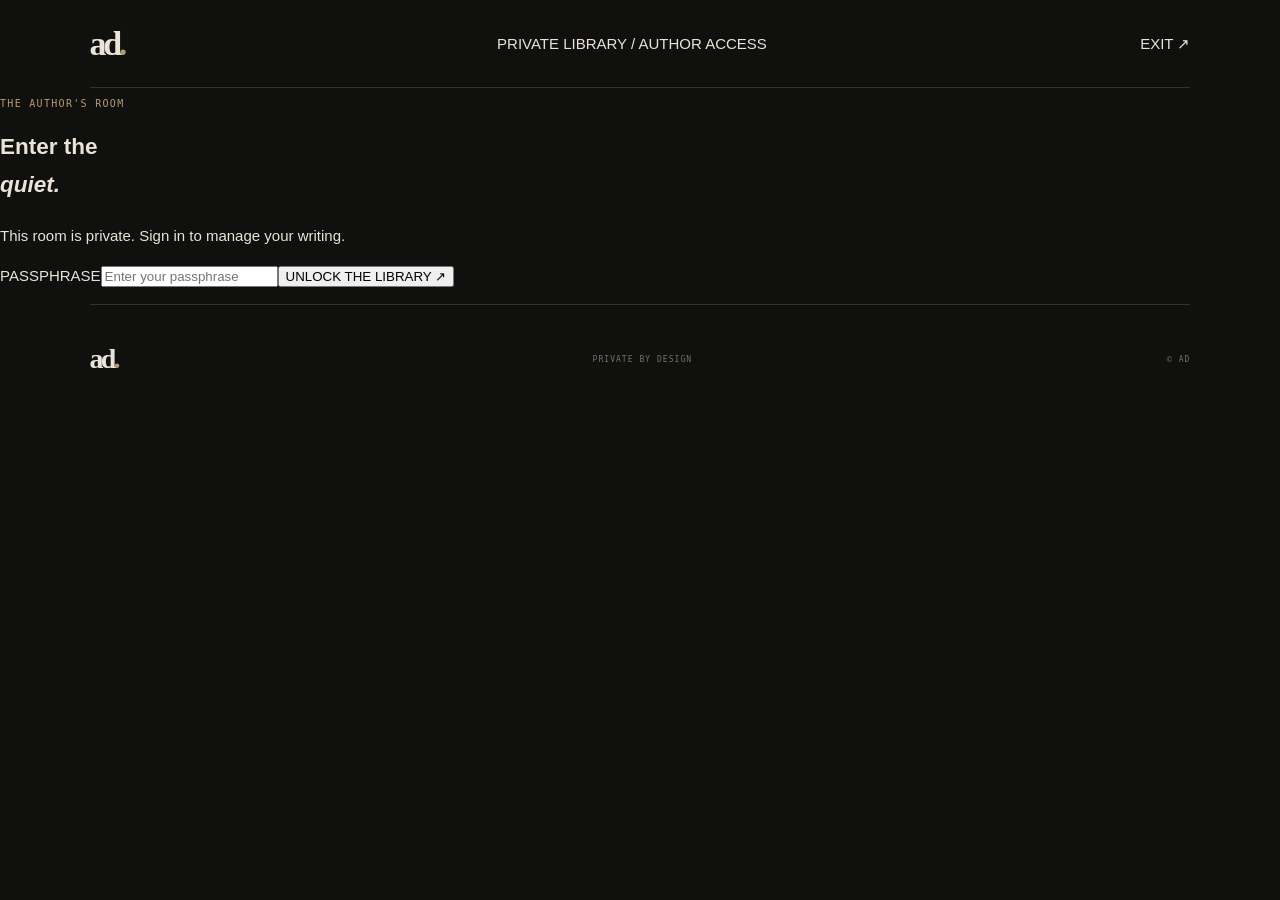
==== admin/index.html @ 5ddde7ec "Build private author library interface" ====
<!doctype html><html lang="en"><head><meta charset="utf-8"><meta name="viewport" content="width=device-width,initial-scale=1"><meta name="robots" content="noindex,nofollow"><meta name="theme-color" content="#10100f"><title>Private Library — Ad</title><link rel="stylesheet" href="../css/styles.css"><link rel="stylesheet" href="../css/admin.css"><script src="../js/admin.js" defer></script></head><body><header class="header"><a class="brand" href="../index.html">ad<span>.</span></a><span class="admin-label">PRIVATE LIBRARY / AUTHOR ACCESS</span><a class="back-link" href="../index.html">EXIT ↗</a></header><main class="admin-wrap"><section id="login-panel" class="login-panel"><p class="micro">THE AUTHOR'S ROOM</p><h1>Enter the<br><i>quiet.</i></h1><p class="admin-copy">This room is private. Sign in to manage your writing.</p><form id="login-form"><label for="password">PASSPHRASE</label><input id="password" type="password" autocomplete="current-password" required maxlength="256" placeholder="Enter your passphrase"><button class="admin-button" type="submit">UNLOCK THE LIBRARY ↗</button><p id="login-error" class="notice" role="alert"></p></form></section><section id="workspace" hidden><div class="workspace-head"><div><p class="micro">THE AUTHOR'S ROOM</p><h1>Your <i>library.</i></h1></div><button id="logout" class="quiet-button">LOCK & EXIT ↗</button></div><div class="workspace-grid"><aside class="draft-list"><button id="new-entry" class="admin-button">+ NEW PIECE</button><h2>YOUR WRITING</h2><div id="entries-list"></div></aside><form id="editor" class="editor"><input type="hidden" id="entry-id"><label for="title">TITLE</label><input id="title" maxlength="180" required><label for="subtitle">SUBTITLE (OPTIONAL)</label><input id="subtitle" maxlength="240"><div class="two-fields"><div><label for="category">ROOM</label><select id="category"><option value="poetry">Poetry</option><option value="fiction">Fiction</option><option value="essays">Essays & ideas</option><option value="fragments">Fragments</option></select></div><div><label for="date">DATE</label><input id="date" type="date"></div></div><label for="excerpt">SHORT DESCRIPTION</label><input id="excerpt" maxlength="500"><label for="tags">TAGS</label><input id="tags" placeholder="memory, winter, solitude"><label for="body">THE WRITING</label><textarea id="body" maxlength="50000" rows="18" required></textarea><div class="editor-actions"><label class="publish-check"><input id="published" type="checkbox"> PUBLISH TO PUBLIC ARCHIVE</label><button class="admin-button" type="submit">SAVE PIECE ↗</button><button id="delete-entry" class="quiet-button danger" type="button" hidden>DELETE</button></div><p id="save-notice" class="notice" role="status"></p></form></div></section></main><footer class="footer wrap"><a class="brand" href="../index.html">ad<span>.</span></a><span>PRIVATE BY DESIGN</span><span>© AD</span></footer></body></html>
---- css/styles.css ----
:root{--bg:#10100f;--surface:#191916;--text:#e9e3d8;--muted:#aaa397;--dim:#777166;--line:#35332d;--gold:#b89a70;--gold2:#d3b991;--serif:"Playfair Display",Georgia,serif;--sans:"DM Sans",Arial,sans-serif;--mono:"DM Mono",monospace;--g:clamp(22px,7vw,100px);--max:1320px}*{box-sizing:border-box}html{scroll-behavior:smooth;scroll-padding-top:80px}body{margin:0;background:var(--bg);color:var(--text);font:15px/1.7 var(--sans);-webkit-font-smoothing:antialiased}a{color:inherit;text-decoration:none}::selection{background:var(--gold2);color:var(--bg)}.wrap,.header{width:min(calc(100% - 2*var(--g)),var(--max));margin:auto}.skip{position:absolute;top:-50px;left:12px;background:var(--text);color:var(--bg);padding:10px;z-index:10}.skip:focus{top:12px}.header{height:88px;display:flex;align-items:center;justify-content:space-between;border-bottom:1px solid var(--line);position:relative;z-index:4}.brand{font:600 34px/1 var(--serif);letter-spacing:-.1em}.brand span,.dot{color:var(--gold)}nav{display:flex;gap:42px}nav a,.micro,.topline,.bottomline,.num,.shelf-note,.footer,.text-link{font:10px var(--mono);letter-spacing:.13em}nav a{color:var(--muted)}nav a:hover,.text-link:hover{color:var(--gold2)}.menu{display:none}.hero{min-height:760px;display:flex;flex-direction:column;padding-top:25px}.topline,.bottomline{display:flex;justify-content:space-between;color:var(--dim);font-size:9px}.hero-center{margin:auto 0;padding:75px 0}.micro{color:var(--gold);font-size:10px}.hero h1{font:400 clamp(78px,14vw,190px)/.78 var(--serif);letter-spacing:-.075em;margin:32px 0 42px}.hero h1 i,.section-head h2 i,.about h2 i,.closing h2 i{color:var(--gold2);font-weight:400}.hero-foot{display:flex;justify-content:space-between;align-items:end;max-width:820px}.hero-foot p{max-width:340px;color:var(--muted);font-size:14px}.circle{width:92px;height:92px;border:1px solid var(--line);border-radius:50%;display:grid;place-content:center;text-align:center;font:9px var(--mono);letter-spacing:.1em;color:var(--muted);transition:.25s}.circle strong{font:20px var(--sans);color:var(--gold)}.circle:hover{background:var(--gold);color:var(--bg);transform:rotate(-10deg)}.circle:hover strong{color:var(--bg)}.bottomline{border-top:1px solid var(--line);padding:17px 0}.statement{padding:130px 0 145px;border-top:1px solid var(--line);text-align:center}.statement blockquote{font:400 clamp(38px,7vw,88px)/1.15 var(--serif);letter-spacing:-.045em;margin:40px auto 18px}.byline{font:10px var(--mono);letter-spacing:.15em;color:var(--gold)}.statement-note{margin:28px auto 0;color:var(--dim);font:italic 16px var(--serif)}.archive{padding:110px 0 125px;border-top:1px solid var(--line)}.section-head{display:flex;align-items:end;justify-content:space-between;margin-bottom:65px;gap:30px}.section-head h2,.about h2,.closing h2{font:400 clamp(62px,9vw,112px)/.92 var(--serif);letter-spacing:-.07em;margin:25px 0 0}.aside{max-width:220px;color:var(--muted);font-size:13px}.rooms{border-top:1px solid var(--line)}.room{min-height:122px;display:grid;grid-template-columns:70px 1fr 1fr 35px;align-items:center;gap:20px;border-bottom:1px solid var(--line);transition:padding .25s,background .25s}.room:hover{padding:0 18px;background:#ffffff06}.num{color:var(--gold)}.room-title{font:clamp(28px,4vw,48px) var(--serif);letter-spacing:-.04em}.room-desc{font-size:12px;color:var(--dim)}.arrow{font-size:23px;color:var(--gold);text-align:right}.shelf-note{font-size:9px;color:var(--dim);margin-top:24px}.intermission{background:var(--surface);border-block:1px solid var(--line)}.intermission-inner{text-align:center;padding:120px 0}.giant-mark{font:110px/.7 var(--serif);color:var(--gold)}.intermission p{max-width:800px;margin:35px auto;color:var(--muted);font:italic clamp(27px,4.5vw,52px)/1.3 var(--serif)}.about{display:grid;grid-template-columns:.8fr 1.2fr;gap:70px;padding-top:145px;padding-bottom:150px}.about-left{display:flex;flex-direction:column;justify-content:space-between;align-items:start}.seal{width:100px;height:100px;border:1px solid var(--gold);border-radius:50%;display:grid;place-content:center;text-align:center;font:23px var(--serif);color:var(--gold)}.seal span{font-size:13px}.about-right h2{margin:0 0 35px}.about-right p{max-width:540px;color:var(--muted);font-size:14px}.signature{display:block;margin-top:30px;color:var(--gold2);font:italic 25px var(--serif)}.closing{padding:105px 0 115px;border-top:1px solid var(--line)}.closing h2{margin:28px 0}.closing>p:not(.micro){color:var(--muted);max-width:350px;font-size:13px}.text-link{display:inline-block;margin-top:25px;color:var(--gold2)}.footer{min-height:110px;border-top:1px solid var(--line);display:flex;align-items:center;justify-content:space-between;color:var(--dim);font-size:8px}.footer .brand{color:var(--text);font-size:28px}.footer b{font-weight:400}
@media(max-width:700px){:root{--g:22px}.header{height:74px}.menu{display:flex;align-items:center;gap:12px;background:none;border:0;color:var(--muted);font:10px var(--mono);letter-spacing:.1em}.menu b{font-size:15px}nav{display:none;position:absolute;top:73px;left:0;right:0;padding:10px 18px;background:var(--surface);border:1px solid var(--line);flex-direction:column;gap:0}nav.open{display:flex}nav a{padding:15px 0;border-bottom:1px solid var(--line)}nav a:last-child{border:0}.hero{min-height:670px}.hero-center{padding:80px 0}.hero h1{font-size:clamp(68px,16vw,112px)}.topline,.bottomline{font-size:8px}.hero-foot p{max-width:230px;font-size:12px}.circle{width:76px;height:76px}.statement{padding:90px 0 100px}.archive{padding:85px 0 95px}.section-head{display:block;margin-bottom:40px}.aside{margin-top:25px}.room{min-height:105px;grid-template-columns:35px 1fr 25px;gap:12px}.room-title{font-size:clamp(25px,7vw,36px)}.room-desc{grid-column:2;grid-row:2;margin-top:-25px;font-size:10px}.arrow{grid-column:3;grid-row:1/3}.intermission-inner{padding:90px 0}.about{grid-template-columns:1fr;gap:45px;padding:95px 0 105px}.about-left{flex-direction:row;align-items:center}.seal{width:70px;height:70px;font-size:18px}.closing{padding:85px 0}.footer{min-height:125px;flex-wrap:wrap;gap:12px}.footer>*{width:45%}.footer span:nth-child(2),.footer span:last-child{text-align:right}}
@media(prefers-reduced-motion:reduce){html{scroll-behavior:auto}*,*::before,*::after{transition:none!important}}
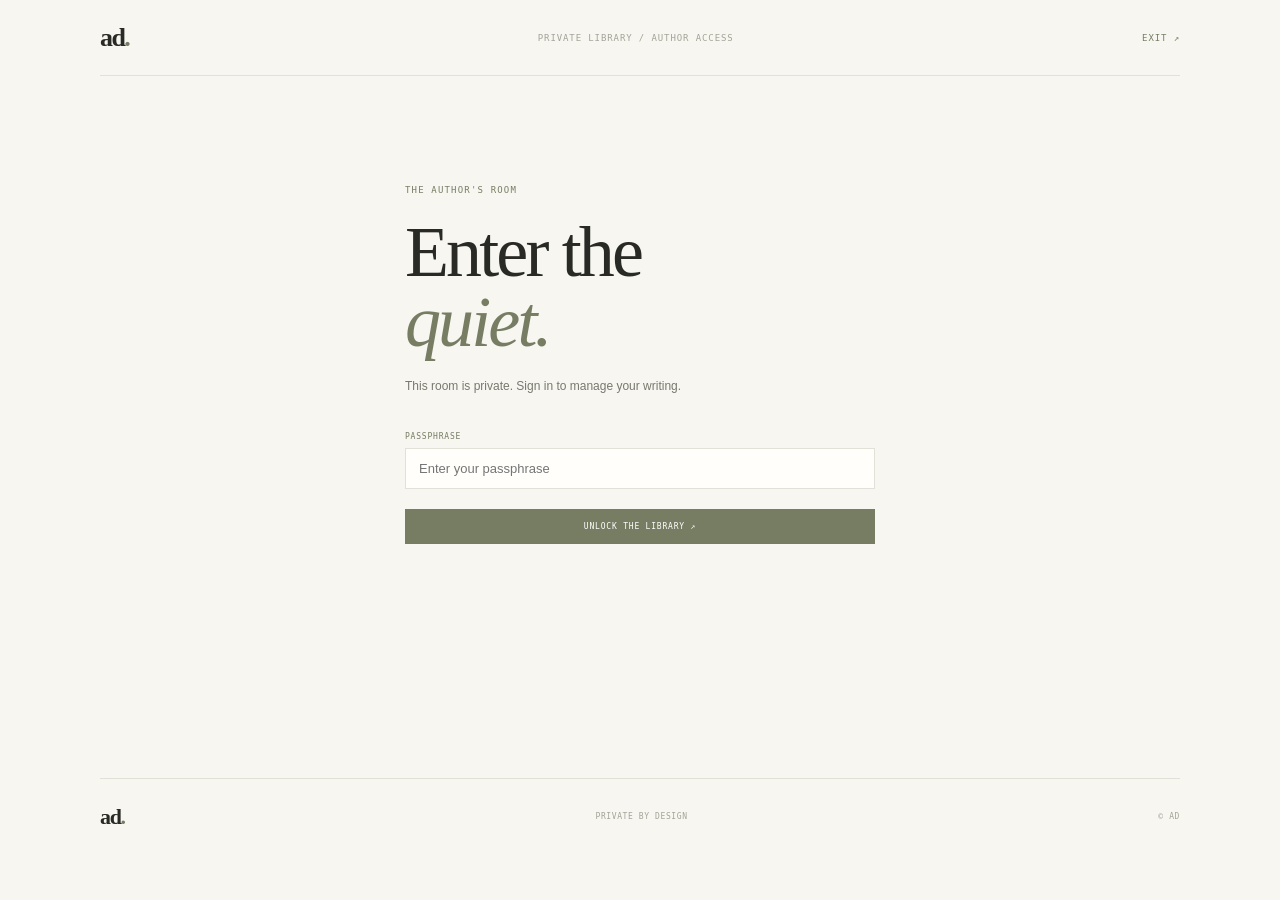
==== commit eb0655d4: "Align page assets and theme metadata with new design" ====
--- a/admin/index.html
+++ b/admin/index.html
@@ -1 +1 @@
-<!doctype html><html lang="en"><head><meta charset="utf-8"><meta name="viewport" content="width=device-width,initial-scale=1"><meta name="robots" content="noindex,nofollow"><meta name="theme-color" content="#10100f"><title>Private Library — Ad</title><link rel="stylesheet" href="../css/styles.css"><link rel="stylesheet" href="../css/admin.css"><script src="../js/admin.js" defer></script></head><body><header class="header"><a class="brand" href="../index.html">ad<span>.</span></a><span class="admin-label">PRIVATE LIBRARY / AUTHOR ACCESS</span><a class="back-link" href="../index.html">EXIT ↗</a></header><main class="admin-wrap"><section id="login-panel" class="login-panel"><p class="micro">THE AUTHOR'S ROOM</p><h1>Enter the<br><i>quiet.</i></h1><p class="admin-copy">This room is private. Sign in to manage your writing.</p><form id="login-form"><label for="password">PASSPHRASE</label><input id="password" type="password" autocomplete="current-password" required maxlength="256" placeholder="Enter your passphrase"><button class="admin-button" type="submit">UNLOCK THE LIBRARY ↗</button><p id="login-error" class="notice" role="alert"></p></form></section><section id="workspace" hidden><div class="workspace-head"><div><p class="micro">THE AUTHOR'S ROOM</p><h1>Your <i>library.</i></h1></div><button id="logout" class="quiet-button">LOCK & EXIT ↗</button></div><div class="workspace-grid"><aside class="draft-list"><button id="new-entry" class="admin-button">+ NEW PIECE</button><h2>YOUR WRITING</h2><div id="entries-list"></div></aside><form id="editor" class="editor"><input type="hidden" id="entry-id"><label for="title">TITLE</label><input id="title" maxlength="180" required><label for="subtitle">SUBTITLE (OPTIONAL)</label><input id="subtitle" maxlength="240"><div class="two-fields"><div><label for="category">ROOM</label><select id="category"><option value="poetry">Poetry</option><option value="fiction">Fiction</option><option value="essays">Essays & ideas</option><option value="fragments">Fragments</option></select></div><div><label for="date">DATE</label><input id="date" type="date"></div></div><label for="excerpt">SHORT DESCRIPTION</label><input id="excerpt" maxlength="500"><label for="tags">TAGS</label><input id="tags" placeholder="memory, winter, solitude"><label for="body">THE WRITING</label><textarea id="body" maxlength="50000" rows="18" required></textarea><div class="editor-actions"><label class="publish-check"><input id="published" type="checkbox"> PUBLISH TO PUBLIC ARCHIVE</label><button class="admin-button" type="submit">SAVE PIECE ↗</button><button id="delete-entry" class="quiet-button danger" type="button" hidden>DELETE</button></div><p id="save-notice" class="notice" role="status"></p></form></div></section></main><footer class="footer wrap"><a class="brand" href="../index.html">ad<span>.</span></a><span>PRIVATE BY DESIGN</span><span>© AD</span></footer></body></html>+<!doctype html><html lang="en"><head><meta charset="utf-8"><meta name="viewport" content="width=device-width,initial-scale=1"><meta name="robots" content="noindex,nofollow"><meta name="theme-color" content="#f7f6f1"><title>Private Library — Ad</title><link rel="stylesheet" href="../css/styles.css?v=20261031b"><link rel="stylesheet" href="../css/admin.css?v=20261031b"><script src="../js/admin.js" defer></script></head><body><header class="header"><a class="brand" href="../index.html">ad<span>.</span></a><span class="admin-label">PRIVATE LIBRARY / AUTHOR ACCESS</span><a class="back-link" href="../index.html">EXIT ↗</a></header><main class="admin-wrap"><section id="login-panel" class="login-panel"><p class="micro">THE AUTHOR'S ROOM</p><h1>Enter the<br><i>quiet.</i></h1><p class="admin-copy">This room is private. Sign in to manage your writing.</p><form id="login-form"><label for="password">PASSPHRASE</label><input id="password" type="password" autocomplete="current-password" required maxlength="256" placeholder="Enter your passphrase"><button class="admin-button" type="submit">UNLOCK THE LIBRARY ↗</button><p id="login-error" class="notice" role="alert"></p></form></section><section id="workspace" hidden><div class="workspace-head"><div><p class="micro">THE AUTHOR'S ROOM</p><h1>Your <i>library.</i></h1></div><button id="logout" class="quiet-button">LOCK & EXIT ↗</button></div><div class="workspace-grid"><aside class="draft-list"><button id="new-entry" class="admin-button">+ NEW PIECE</button><h2>YOUR WRITING</h2><div id="entries-list"></div></aside><form id="editor" class="editor"><input type="hidden" id="entry-id"><label for="title">TITLE</label><input id="title" maxlength="180" required><label for="subtitle">SUBTITLE (OPTIONAL)</label><input id="subtitle" maxlength="240"><div class="two-fields"><div><label for="category">ROOM</label><select id="category"><option value="poetry">Poetry</option><option value="fiction">Fiction</option><option value="essays">Essays & ideas</option><option value="fragments">Fragments</option></select></div><div><label for="date">DATE</label><input id="date" type="date"></div></div><label for="excerpt">SHORT DESCRIPTION</label><input id="excerpt" maxlength="500"><label for="tags">TAGS</label><input id="tags" placeholder="memory, winter, solitude"><label for="body">THE WRITING</label><textarea id="body" maxlength="50000" rows="18" required></textarea><div class="editor-actions"><label class="publish-check"><input id="published" type="checkbox"> PUBLISH TO PUBLIC ARCHIVE</label><button class="admin-button" type="submit">SAVE PIECE ↗</button><button id="delete-entry" class="quiet-button danger" type="button" hidden>DELETE</button></div><p id="save-notice" class="notice" role="status"></p></form></div></section></main><footer class="footer wrap"><a class="brand" href="../index.html">ad<span>.</span></a><span>PRIVATE BY DESIGN</span><span>© AD</span></footer></body></html>
--- a/css/styles.css
+++ b/css/styles.css
@@ -1,3 +1,75 @@
-:root{--bg:#10100f;--surface:#191916;--text:#e9e3d8;--muted:#aaa397;--dim:#777166;--line:#35332d;--gold:#b89a70;--gold2:#d3b991;--serif:"Playfair Display",Georgia,serif;--sans:"DM Sans",Arial,sans-serif;--mono:"DM Mono",monospace;--g:clamp(22px,7vw,100px);--max:1320px}*{box-sizing:border-box}html{scroll-behavior:smooth;scroll-padding-top:80px}body{margin:0;background:var(--bg);color:var(--text);font:15px/1.7 var(--sans);-webkit-font-smoothing:antialiased}a{color:inherit;text-decoration:none}::selection{background:var(--gold2);color:var(--bg)}.wrap,.header{width:min(calc(100% - 2*var(--g)),var(--max));margin:auto}.skip{position:absolute;top:-50px;left:12px;background:var(--text);color:var(--bg);padding:10px;z-index:10}.skip:focus{top:12px}.header{height:88px;display:flex;align-items:center;justify-content:space-between;border-bottom:1px solid var(--line);position:relative;z-index:4}.brand{font:600 34px/1 var(--serif);letter-spacing:-.1em}.brand span,.dot{color:var(--gold)}nav{display:flex;gap:42px}nav a,.micro,.topline,.bottomline,.num,.shelf-note,.footer,.text-link{font:10px var(--mono);letter-spacing:.13em}nav a{color:var(--muted)}nav a:hover,.text-link:hover{color:var(--gold2)}.menu{display:none}.hero{min-height:760px;display:flex;flex-direction:column;padding-top:25px}.topline,.bottomline{display:flex;justify-content:space-between;color:var(--dim);font-size:9px}.hero-center{margin:auto 0;padding:75px 0}.micro{color:var(--gold);font-size:10px}.hero h1{font:400 clamp(78px,14vw,190px)/.78 var(--serif);letter-spacing:-.075em;margin:32px 0 42px}.hero h1 i,.section-head h2 i,.about h2 i,.closing h2 i{color:var(--gold2);font-weight:400}.hero-foot{display:flex;justify-content:space-between;align-items:end;max-width:820px}.hero-foot p{max-width:340px;color:var(--muted);font-size:14px}.circle{width:92px;height:92px;border:1px solid var(--line);border-radius:50%;display:grid;place-content:center;text-align:center;font:9px var(--mono);letter-spacing:.1em;color:var(--muted);transition:.25s}.circle strong{font:20px var(--sans);color:var(--gold)}.circle:hover{background:var(--gold);color:var(--bg);transform:rotate(-10deg)}.circle:hover strong{color:var(--bg)}.bottomline{border-top:1px solid var(--line);padding:17px 0}.statement{padding:130px 0 145px;border-top:1px solid var(--line);text-align:center}.statement blockquote{font:400 clamp(38px,7vw,88px)/1.15 var(--serif);letter-spacing:-.045em;margin:40px auto 18px}.byline{font:10px var(--mono);letter-spacing:.15em;color:var(--gold)}.statement-note{margin:28px auto 0;color:var(--dim);font:italic 16px var(--serif)}.archive{padding:110px 0 125px;border-top:1px solid var(--line)}.section-head{display:flex;align-items:end;justify-content:space-between;margin-bottom:65px;gap:30px}.section-head h2,.about h2,.closing h2{font:400 clamp(62px,9vw,112px)/.92 var(--serif);letter-spacing:-.07em;margin:25px 0 0}.aside{max-width:220px;color:var(--muted);font-size:13px}.rooms{border-top:1px solid var(--line)}.room{min-height:122px;display:grid;grid-template-columns:70px 1fr 1fr 35px;align-items:center;gap:20px;border-bottom:1px solid var(--line);transition:padding .25s,background .25s}.room:hover{padding:0 18px;background:#ffffff06}.num{color:var(--gold)}.room-title{font:clamp(28px,4vw,48px) var(--serif);letter-spacing:-.04em}.room-desc{font-size:12px;color:var(--dim)}.arrow{font-size:23px;color:var(--gold);text-align:right}.shelf-note{font-size:9px;color:var(--dim);margin-top:24px}.intermission{background:var(--surface);border-block:1px solid var(--line)}.intermission-inner{text-align:center;padding:120px 0}.giant-mark{font:110px/.7 var(--serif);color:var(--gold)}.intermission p{max-width:800px;margin:35px auto;color:var(--muted);font:italic clamp(27px,4.5vw,52px)/1.3 var(--serif)}.about{display:grid;grid-template-columns:.8fr 1.2fr;gap:70px;padding-top:145px;padding-bottom:150px}.about-left{display:flex;flex-direction:column;justify-content:space-between;align-items:start}.seal{width:100px;height:100px;border:1px solid var(--gold);border-radius:50%;display:grid;place-content:center;text-align:center;font:23px var(--serif);color:var(--gold)}.seal span{font-size:13px}.about-right h2{margin:0 0 35px}.about-right p{max-width:540px;color:var(--muted);font-size:14px}.signature{display:block;margin-top:30px;color:var(--gold2);font:italic 25px var(--serif)}.closing{padding:105px 0 115px;border-top:1px solid var(--line)}.closing h2{margin:28px 0}.closing>p:not(.micro){color:var(--muted);max-width:350px;font-size:13px}.text-link{display:inline-block;margin-top:25px;color:var(--gold2)}.footer{min-height:110px;border-top:1px solid var(--line);display:flex;align-items:center;justify-content:space-between;color:var(--dim);font-size:8px}.footer .brand{color:var(--text);font-size:28px}.footer b{font-weight:400}
-@media(max-width:700px){:root{--g:22px}.header{height:74px}.menu{display:flex;align-items:center;gap:12px;background:none;border:0;color:var(--muted);font:10px var(--mono);letter-spacing:.1em}.menu b{font-size:15px}nav{display:none;position:absolute;top:73px;left:0;right:0;padding:10px 18px;background:var(--surface);border:1px solid var(--line);flex-direction:column;gap:0}nav.open{display:flex}nav a{padding:15px 0;border-bottom:1px solid var(--line)}nav a:last-child{border:0}.hero{min-height:670px}.hero-center{padding:80px 0}.hero h1{font-size:clamp(68px,16vw,112px)}.topline,.bottomline{font-size:8px}.hero-foot p{max-width:230px;font-size:12px}.circle{width:76px;height:76px}.statement{padding:90px 0 100px}.archive{padding:85px 0 95px}.section-head{display:block;margin-bottom:40px}.aside{margin-top:25px}.room{min-height:105px;grid-template-columns:35px 1fr 25px;gap:12px}.room-title{font-size:clamp(25px,7vw,36px)}.room-desc{grid-column:2;grid-row:2;margin-top:-25px;font-size:10px}.arrow{grid-column:3;grid-row:1/3}.intermission-inner{padding:90px 0}.about{grid-template-columns:1fr;gap:45px;padding:95px 0 105px}.about-left{flex-direction:row;align-items:center}.seal{width:70px;height:70px;font-size:18px}.closing{padding:85px 0}.footer{min-height:125px;flex-wrap:wrap;gap:12px}.footer>*{width:45%}.footer span:nth-child(2),.footer span:last-child{text-align:right}}
-@media(prefers-reduced-motion:reduce){html{scroll-behavior:auto}*,*::before,*::after{transition:none!important}}+:root{
+ --bg:#f7f6f1;--paper:#fffefa;--surface:#efeee7;--ink:#292a25;--muted:#77786e;--faint:#a3a398;
+ --line:#e2e1d8;--accent:#777d63;--accent-2:#a58c62;--serif:"Cormorant Garamond",Georgia,serif;
+ --sans:"DM Sans",Arial,sans-serif;--mono:"DM Mono",monospace;--g:clamp(20px,5vw,64px);--max:1080px;
+}
+*{box-sizing:border-box}
+html{scroll-behavior:smooth;scroll-padding-top:84px}
+body{margin:0;background:var(--bg);color:var(--ink);font:14px/1.75 var(--sans);-webkit-font-smoothing:antialiased}
+a{color:inherit;text-decoration:none}
+::selection{background:#dfe2d3;color:var(--ink)}
+.wrap,.header{width:min(calc(100% - 2*var(--g)),var(--max));margin-inline:auto}
+.skip{position:absolute;top:-60px;left:16px;z-index:20;padding:10px 14px;background:var(--ink);color:white}.skip:focus{top:12px}
+.header{height:76px;display:flex;align-items:center;justify-content:space-between;border-bottom:1px solid var(--line);position:relative;z-index:5}
+.brand{font:600 26px/1 var(--serif);letter-spacing:-.06em}.brand span,.dot{color:var(--accent)}
+nav{display:flex;gap:28px}nav a,.micro,.topline,.bottomline,.num,.shelf-note,.footer,.text-link,.page-kicker,.back-link,.entry-meta,.result-count,.filter{font-family:var(--mono);letter-spacing:.075em}
+nav a{font-size:10px;color:var(--muted);transition:color .2s}nav a:hover,.text-link:hover{color:var(--accent)}
+.menu{display:none}
+.micro{font-size:9px;letter-spacing:.13em;text-transform:uppercase;color:var(--accent)}
+.hero{padding:24px 0 0;min-height:520px;display:flex;flex-direction:column}
+.topline,.bottomline{display:flex;justify-content:space-between;color:var(--faint);font-size:8px}
+.hero-grid{display:grid;grid-template-columns:minmax(0,1.35fr) minmax(220px,.65fr);gap:70px;align-items:end;flex:1;padding:76px 0 65px}
+.hero-copy .micro{margin:0 0 18px}
+.hero h1{font:400 clamp(46px,6.2vw,72px)/.98 var(--serif);letter-spacing:-.035em;max-width:680px;margin:0}
+.hero h1 i,.section-head h2 i,.about h2 i,.closing h2 i,.page-heading h1 i{color:var(--accent);font-weight:400}
+.hero-note{max-width:245px;padding-bottom:7px}
+.hero-note p{font:italic 19px/1.45 var(--serif);color:#66685e;margin:0 0 17px}
+.hero-note small{font:8px var(--mono);letter-spacing:.1em;color:var(--faint)}
+.bottomline{border-top:1px solid var(--line);padding:12px 0}
+.statement{display:grid;grid-template-columns:.7fr 1.3fr;gap:30px;padding:68px 0;border-top:1px solid var(--line);align-items:start}
+.statement blockquote{font:400 clamp(27px,3.5vw,40px)/1.15 var(--serif);letter-spacing:-.02em;margin:0}
+.statement-detail{color:var(--muted);font-size:12px;max-width:270px;margin:8px 0 0}
+.byline{display:block;font:8px var(--mono);letter-spacing:.12em;color:var(--accent);margin-top:14px}
+.archive{padding:68px 0 78px;border-top:1px solid var(--line)}
+.section-head{display:flex;justify-content:space-between;align-items:end;gap:25px;margin-bottom:28px}
+.section-head h2,.about h2,.closing h2{font:400 clamp(38px,5vw,54px)/1.02 var(--serif);letter-spacing:-.03em;margin:10px 0 0}
+.aside{max-width:230px;color:var(--muted);font-size:11px;line-height:1.8;margin:0}
+.rooms{border-top:1px solid var(--line)}
+.room{min-height:74px;display:grid;grid-template-columns:46px minmax(150px,.9fr) 1fr 20px;gap:18px;align-items:center;border-bottom:1px solid var(--line);transition:background .2s,padding .2s}
+.room:hover{background:#777d630b;padding-inline:10px}
+.num{font-size:8px;color:var(--accent)}
+.room-title{font:400 25px/1.2 var(--serif)}
+.room-desc{font-size:11px;color:var(--muted)}
+.arrow{font-size:16px;color:var(--accent);text-align:right}
+.shelf-note{font-size:8px;color:var(--faint);margin:16px 0 0}
+.text-link{display:inline-block;margin-top:18px;font-size:8px;color:var(--accent);letter-spacing:.1em}
+.intermission{background:var(--surface);border-block:1px solid var(--line)}
+.intermission-inner{padding:54px 0;display:grid;grid-template-columns:45px 1fr auto;gap:22px;align-items:center}
+.giant-mark{font:54px/.7 var(--serif);color:var(--accent)}
+.intermission p{max-width:610px;margin:0;font:italic clamp(20px,2.8vw,30px)/1.35 var(--serif);color:#55574e}
+.intermission .micro{font-size:8px;white-space:nowrap}
+.about{display:grid;grid-template-columns:.7fr 1.3fr;gap:55px;padding-top:82px;padding-bottom:88px}
+.about-left{display:flex;flex-direction:column;justify-content:space-between;align-items:start}
+.seal{width:62px;height:62px;border:1px solid #c6c8ba;border-radius:50%;display:grid;place-content:center;text-align:center;font:18px var(--serif);color:var(--accent)}
+.seal span{font-size:11px}
+.about-right h2{margin:0 0 18px}
+.about-right p{max-width:490px;color:var(--muted);font-size:12px;line-height:1.9}
+.signature{display:block;margin-top:17px;color:var(--accent);font:italic 19px var(--serif)}
+.closing{padding:62px 0 72px;border-top:1px solid var(--line)}
+.closing h2{margin:12px 0}
+.closing>p:not(.micro){color:var(--muted);max-width:340px;font-size:12px}
+.footer{min-height:76px;border-top:1px solid var(--line);display:flex;align-items:center;justify-content:space-between;color:var(--faint);font-size:8px}
+.footer .brand{color:var(--ink);font-size:22px}.footer b{font-weight:400}
+@media(max-width:700px){
+ :root{--g:22px}.header{height:68px}.menu{display:flex;align-items:center;gap:8px;background:none;border:0;color:var(--muted);font:9px var(--mono);letter-spacing:.1em}.menu b{font-size:14px}
+ nav{display:none;position:absolute;top:67px;left:0;right:0;padding:8px 15px;background:var(--paper);border:1px solid var(--line);flex-direction:column;gap:0}
+ nav.open{display:flex}nav a{padding:12px 0;border-bottom:1px solid var(--line)}nav a:last-child{border:0}
+ .hero{min-height:0}.hero-grid{grid-template-columns:1fr;gap:25px;padding:76px 0 52px}.hero h1{font-size:clamp(44px,12vw,64px)}.hero-note{max-width:290px}
+ .topline,.bottomline{font-size:7px}.statement{grid-template-columns:1fr;gap:17px;padding:54px 0}
+ .archive{padding:55px 0 62px}.section-head{display:block;margin-bottom:22px}.aside{margin-top:13px}
+ .room{min-height:74px;grid-template-columns:28px 1fr 20px;gap:10px}.room-title{font-size:23px}.room-desc{grid-column:2;grid-row:2;margin-top:-20px;font-size:10px}.arrow{grid-column:3;grid-row:1/3}
+ .intermission-inner{grid-template-columns:30px 1fr;gap:14px;padding:42px 0}.intermission .micro{grid-column:2}
+ .about{grid-template-columns:1fr;gap:25px;padding:62px 0 68px}.about-left{flex-direction:row;align-items:center}.seal{width:54px;height:54px;font-size:16px}
+ .closing{padding:52px 0 60px}.footer{min-height:90px;flex-wrap:wrap;gap:10px}.footer>*{width:45%}.footer span:nth-child(2),.footer span:last-child{text-align:right}
+}
+@media(prefers-reduced-motion:reduce){html{scroll-behavior:auto}*,*::before,*::after{transition:none!important}}
--- a/css/admin.css
+++ b/css/admin.css
@@ -0,0 +1,21 @@
+.admin-label{font:9px var(--mono);letter-spacing:.1em;color:var(--faint)}.back-link{font:9px var(--mono);letter-spacing:.1em;color:var(--accent)}
+.admin-wrap{width:min(calc(100% - 44px),1080px);margin:auto;min-height:78vh;padding:72px 0 95px}
+.login-panel{max-width:470px;margin:35px auto}.login-panel h1,.workspace-head h1{font:400 clamp(48px,7vw,72px)/.98 var(--serif);letter-spacing:-.04em;margin:18px 0}.login-panel h1 i,.workspace-head h1 i{color:var(--accent);font-weight:400}
+.admin-copy{color:var(--muted);font-size:12px;margin-bottom:35px}
+.admin-wrap label{display:block;font:8px var(--mono);letter-spacing:.1em;color:var(--accent);margin:16px 0 7px}
+.admin-wrap input:not([type=checkbox]),.admin-wrap select,.admin-wrap textarea{width:100%;background:var(--paper);border:1px solid var(--line);padding:12px 13px;color:var(--ink);font:13px var(--sans);border-radius:0;outline:none}
+.admin-wrap input:focus,.admin-wrap textarea:focus,.admin-wrap select:focus{border-color:var(--accent)}
+.admin-wrap textarea{resize:vertical;line-height:1.8;font:16px/1.8 var(--serif)}
+.admin-button,.quiet-button{border:1px solid var(--accent);background:var(--accent);color:white;padding:12px 16px;font:8px var(--mono);letter-spacing:.1em;cursor:pointer}
+.login-panel .admin-button{width:100%;margin-top:20px}.quiet-button{background:transparent;color:var(--accent);border-color:var(--line)}
+.danger{color:#9b554b;border-color:#d9c8c3}.notice{min-height:20px;color:#9b554b;font-size:11px}
+.workspace-head{display:flex;justify-content:space-between;align-items:center;border-bottom:1px solid var(--line);padding-bottom:28px;margin-bottom:35px}
+.workspace-head h1{margin-bottom:0}.workspace-grid{display:grid;grid-template-columns:230px 1fr;gap:45px}
+.draft-list h2{font:8px var(--mono);letter-spacing:.1em;color:var(--faint);margin:28px 0 12px}
+.draft-item{width:100%;text-align:left;background:none;border:0;border-top:1px solid var(--line);padding:13px 0;color:var(--ink);cursor:pointer}
+.draft-item small{display:block;color:var(--faint);font:8px var(--mono);margin-top:4px}.draft-item.active{color:var(--accent)}
+.editor label{margin-top:14px}.two-fields{display:grid;grid-template-columns:1fr 1fr;gap:14px}
+.editor-actions{display:flex;align-items:center;gap:13px;flex-wrap:wrap;margin-top:22px}
+.editor-actions .publish-check{display:flex;align-items:center;gap:8px;margin:0 auto 0 0;color:var(--muted)}
+.publish-check input{accent-color:var(--accent)}
+@media(max-width:750px){.admin-wrap{padding:48px 0 65px}.admin-label{display:none}.workspace-grid{grid-template-columns:1fr;gap:30px}.workspace-head{align-items:flex-start;gap:12px}.workspace-head h1{font-size:48px}.two-fields{grid-template-columns:1fr}.editor-actions .publish-check{width:100%}}
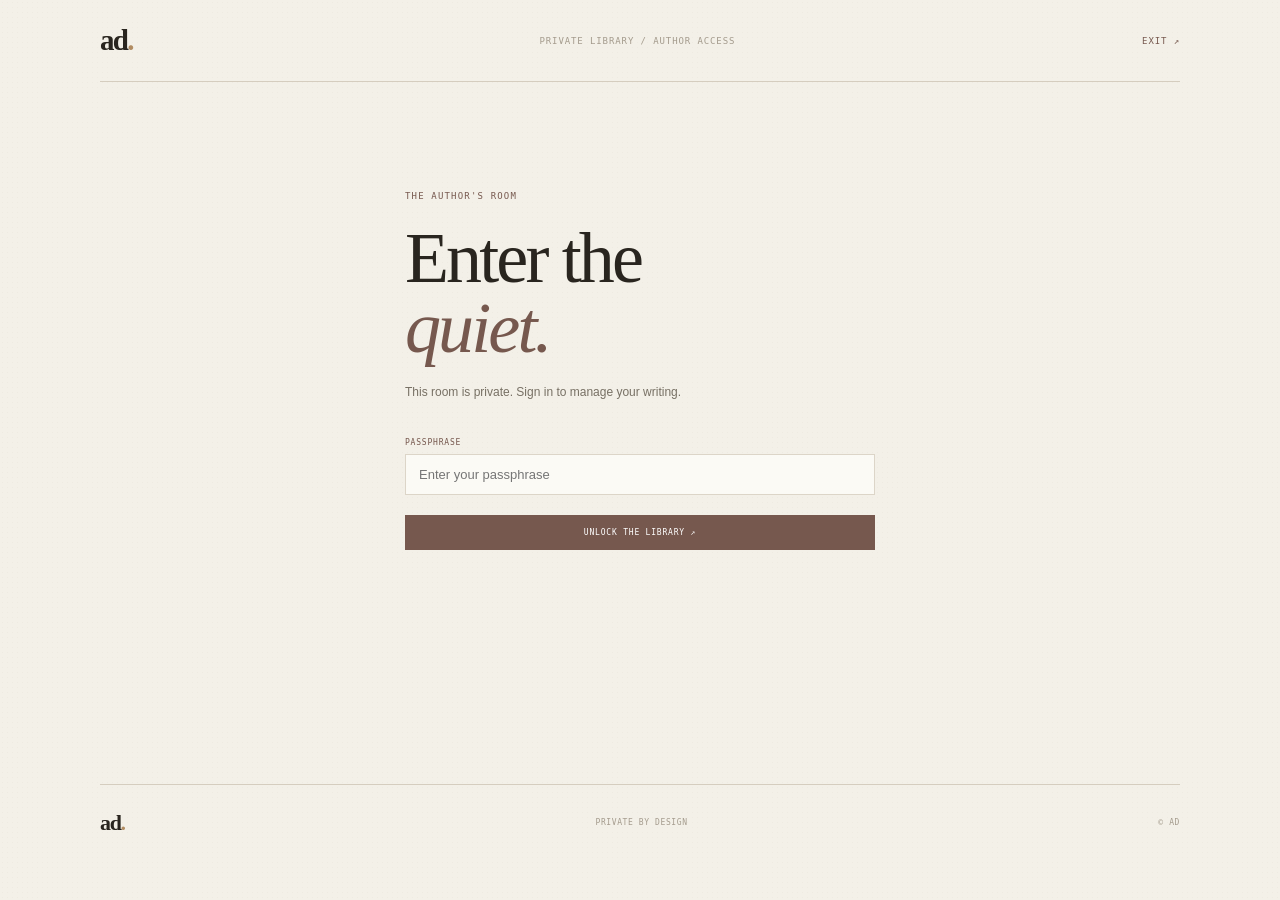
==== commit 6b0171ab: "Refresh page asset versions for library redesign" ====
--- a/admin/index.html
+++ b/admin/index.html
@@ -1 +1 @@
-<!doctype html><html lang="en"><head><meta charset="utf-8"><meta name="viewport" content="width=device-width,initial-scale=1"><meta name="robots" content="noindex,nofollow"><meta name="theme-color" content="#f7f6f1"><title>Private Library — Ad</title><link rel="stylesheet" href="../css/styles.css?v=20261031b"><link rel="stylesheet" href="../css/admin.css?v=20261031b"><script src="../js/admin.js" defer></script></head><body><header class="header"><a class="brand" href="../index.html">ad<span>.</span></a><span class="admin-label">PRIVATE LIBRARY / AUTHOR ACCESS</span><a class="back-link" href="../index.html">EXIT ↗</a></header><main class="admin-wrap"><section id="login-panel" class="login-panel"><p class="micro">THE AUTHOR'S ROOM</p><h1>Enter the<br><i>quiet.</i></h1><p class="admin-copy">This room is private. Sign in to manage your writing.</p><form id="login-form"><label for="password">PASSPHRASE</label><input id="password" type="password" autocomplete="current-password" required maxlength="256" placeholder="Enter your passphrase"><button class="admin-button" type="submit">UNLOCK THE LIBRARY ↗</button><p id="login-error" class="notice" role="alert"></p></form></section><section id="workspace" hidden><div class="workspace-head"><div><p class="micro">THE AUTHOR'S ROOM</p><h1>Your <i>library.</i></h1></div><button id="logout" class="quiet-button">LOCK & EXIT ↗</button></div><div class="workspace-grid"><aside class="draft-list"><button id="new-entry" class="admin-button">+ NEW PIECE</button><h2>YOUR WRITING</h2><div id="entries-list"></div></aside><form id="editor" class="editor"><input type="hidden" id="entry-id"><label for="title">TITLE</label><input id="title" maxlength="180" required><label for="subtitle">SUBTITLE (OPTIONAL)</label><input id="subtitle" maxlength="240"><div class="two-fields"><div><label for="category">ROOM</label><select id="category"><option value="poetry">Poetry</option><option value="fiction">Fiction</option><option value="essays">Essays & ideas</option><option value="fragments">Fragments</option></select></div><div><label for="date">DATE</label><input id="date" type="date"></div></div><label for="excerpt">SHORT DESCRIPTION</label><input id="excerpt" maxlength="500"><label for="tags">TAGS</label><input id="tags" placeholder="memory, winter, solitude"><label for="body">THE WRITING</label><textarea id="body" maxlength="50000" rows="18" required></textarea><div class="editor-actions"><label class="publish-check"><input id="published" type="checkbox"> PUBLISH TO PUBLIC ARCHIVE</label><button class="admin-button" type="submit">SAVE PIECE ↗</button><button id="delete-entry" class="quiet-button danger" type="button" hidden>DELETE</button></div><p id="save-notice" class="notice" role="status"></p></form></div></section></main><footer class="footer wrap"><a class="brand" href="../index.html">ad<span>.</span></a><span>PRIVATE BY DESIGN</span><span>© AD</span></footer></body></html>+<!doctype html><html lang="en"><head><meta charset="utf-8"><meta name="viewport" content="width=device-width,initial-scale=1"><meta name="robots" content="noindex,nofollow"><meta name="theme-color" content="#f7f6f1"><title>Private Library — Ad</title><link rel="stylesheet" href="../css/styles.css?v=20261101a"><link rel="stylesheet" href="../css/admin.css?v=20261101a"><script src="../js/admin.js" defer></script></head><body><header class="header"><a class="brand" href="../index.html">ad<span>.</span></a><span class="admin-label">PRIVATE LIBRARY / AUTHOR ACCESS</span><a class="back-link" href="../index.html">EXIT ↗</a></header><main class="admin-wrap"><section id="login-panel" class="login-panel"><p class="micro">THE AUTHOR'S ROOM</p><h1>Enter the<br><i>quiet.</i></h1><p class="admin-copy">This room is private. Sign in to manage your writing.</p><form id="login-form"><label for="password">PASSPHRASE</label><input id="password" type="password" autocomplete="current-password" required maxlength="256" placeholder="Enter your passphrase"><button class="admin-button" type="submit">UNLOCK THE LIBRARY ↗</button><p id="login-error" class="notice" role="alert"></p></form></section><section id="workspace" hidden><div class="workspace-head"><div><p class="micro">THE AUTHOR'S ROOM</p><h1>Your <i>library.</i></h1></div><button id="logout" class="quiet-button">LOCK & EXIT ↗</button></div><div class="workspace-grid"><aside class="draft-list"><button id="new-entry" class="admin-button">+ NEW PIECE</button><h2>YOUR WRITING</h2><div id="entries-list"></div></aside><form id="editor" class="editor"><input type="hidden" id="entry-id"><label for="title">TITLE</label><input id="title" maxlength="180" required><label for="subtitle">SUBTITLE (OPTIONAL)</label><input id="subtitle" maxlength="240"><div class="two-fields"><div><label for="category">ROOM</label><select id="category"><option value="poetry">Poetry</option><option value="fiction">Fiction</option><option value="essays">Essays & ideas</option><option value="fragments">Fragments</option></select></div><div><label for="date">DATE</label><input id="date" type="date"></div></div><label for="excerpt">SHORT DESCRIPTION</label><input id="excerpt" maxlength="500"><label for="tags">TAGS</label><input id="tags" placeholder="memory, winter, solitude"><label for="body">THE WRITING</label><textarea id="body" maxlength="50000" rows="18" required></textarea><div class="editor-actions"><label class="publish-check"><input id="published" type="checkbox"> PUBLISH TO PUBLIC ARCHIVE</label><button class="admin-button" type="submit">SAVE PIECE ↗</button><button id="delete-entry" class="quiet-button danger" type="button" hidden>DELETE</button></div><p id="save-notice" class="notice" role="status"></p></form></div></section></main><footer class="footer wrap"><a class="brand" href="../index.html">ad<span>.</span></a><span>PRIVATE BY DESIGN</span><span>© AD</span></footer></body></html>
--- a/css/styles.css
+++ b/css/styles.css
@@ -73,3 +73,63 @@
  .closing{padding:52px 0 60px}.footer{min-height:90px;flex-wrap:wrap;gap:10px}.footer>*{width:45%}.footer span:nth-child(2),.footer span:last-child{text-align:right}
 }
 @media(prefers-reduced-motion:reduce){html{scroll-behavior:auto}*,*::before,*::after{transition:none!important}}
+
+/* Library edition: tactile paper, shelf cards, and quiet ornament */
+:root{--bg:#f3f0e8;--paper:#fbfaf5;--surface:#e9e5da;--ink:#29251f;--muted:#777064;--faint:#a49b8d;--line:#dcd5c8;--accent:#76584e;--accent-2:#b18c62}
+body{background:var(--bg);background-image:radial-gradient(#78684b0b .7px,transparent .7px);background-size:5px 5px}
+.header{height:82px;border-bottom-color:#d5cdbf}
+.brand{font-size:29px}.brand span{color:var(--accent-2)}
+nav a{font-size:9px;letter-spacing:.12em}
+.hero{min-height:0;padding-top:20px}
+.hero-grid{grid-template-columns:1.12fr .88fr;gap:clamp(25px,6vw,85px);align-items:center;padding:66px 0 72px}
+.hero h1{font-size:clamp(54px,7vw,88px);line-height:.92;max-width:590px;letter-spacing:-.045em}
+.hero-copy .micro{margin-bottom:22px}
+.hero-note{max-width:300px;padding:0 0 4px 22px;border-left:1px solid #c9bba8}
+.hero-note p{font-size:21px;line-height:1.4;color:#62594e}
+.hero-note small{font-size:8px}
+.book-stage{min-height:280px;position:relative;display:flex;align-items:center;justify-content:center;isolation:isolate}
+.book-stage:before{content:"";position:absolute;width:260px;height:260px;border:1px solid #d4cabc;border-radius:50%;z-index:-1}
+.book-stage:after{content:"";position:absolute;width:205px;height:205px;border:1px solid #e0d8cc;border-radius:50%;z-index:-1}
+.book{position:absolute;width:132px;height:190px;border:1px solid #8c7461;box-shadow:8px 12px 20px #33291c1c;display:flex;flex-direction:column;justify-content:space-between;padding:15px 13px;color:#f4eee2;transform:rotate(-8deg);background:#6e5147}
+.book:before{content:"";position:absolute;left:8px;top:0;bottom:0;border-left:1px solid #ffffff42}
+.book small{font:7px var(--mono);letter-spacing:.13em;text-transform:uppercase;opacity:.8}
+.book strong{font:italic 28px/.95 var(--serif);font-weight:400}
+.book em{font:7px var(--mono);font-style:normal;letter-spacing:.12em}
+.book.book-two{transform:translate(78px,20px) rotate(8deg);background:#7d806b;border-color:#69705a;width:126px;height:180px;z-index:-1}
+.book.book-three{transform:translate(-72px,29px) rotate(-1deg);background:#c2a77e;border-color:#a58d6a;width:119px;height:168px;z-index:-2;color:#383026}
+.stage-caption{position:absolute;bottom:0;right:4px;font:8px var(--mono);letter-spacing:.12em;color:var(--faint)}
+.topline,.bottomline{font-size:8px}
+.statement{padding:58px 0 62px;border-top:1px solid var(--line)}
+.statement blockquote{font-size:clamp(30px,4vw,44px)}
+.archive{padding:70px 0 82px}
+.section-head{margin-bottom:32px}
+.section-head h2{font-size:clamp(42px,5vw,58px)}
+.collection-grid{display:grid;grid-template-columns:repeat(4,minmax(0,1fr));gap:13px}
+.collection-card{position:relative;min-height:222px;padding:18px 16px 16px;background:var(--paper);border:1px solid #ded7ca;display:flex;flex-direction:column;justify-content:space-between;overflow:hidden;transition:transform .25s,box-shadow .25s,border-color .25s}
+.collection-card:hover{transform:translateY(-5px);box-shadow:0 13px 25px #342b1b12;border-color:#b8a895}
+.collection-card:before{content:"";position:absolute;inset:7px;border:1px solid #e9e3d8;pointer-events:none}
+.collection-card .num{font-size:8px;position:relative}
+.collection-card .collection-symbol{align-self:center;font:52px/.9 var(--serif);color:var(--card-accent,var(--accent));opacity:.85;margin:5px 0}
+.collection-card h3{font:400 25px/1.05 var(--serif);margin:0 0 5px;position:relative}
+.collection-card p{font-size:10px;line-height:1.55;color:var(--muted);margin:0;position:relative}
+.collection-card .card-foot{display:flex;justify-content:space-between;align-items:center;margin-top:16px;font:7px var(--mono);letter-spacing:.1em;color:var(--faint);position:relative}
+.collection-card.poetry{--card-accent:#79574f}.collection-card.fiction{--card-accent:#7c8068}.collection-card.essays{--card-accent:#a17d55}.collection-card.fragments{--card-accent:#6e7780}
+.shelf-note{margin-top:20px}
+.intermission{background:#e8e2d6}
+.intermission-inner{padding:48px 0}
+.intermission p{font-size:clamp(22px,3vw,33px);color:#51483e}
+.about{padding-top:76px;padding-bottom:78px}
+.seal{border-color:#b9aa98;color:var(--accent)}
+.closing{padding:58px 0 68px}
+.footer{border-top-color:#d5cdbf}
+/* Archive pages feel like a catalogue rather than a plain results list */
+.page-heading h1{font-size:clamp(46px,6vw,70px)}
+.entry-list{border-top:1px solid var(--line)}
+.entry-card{padding:22px 18px;grid-template-columns:90px 1fr 22px;transition:background .2s}
+.entry-card:hover{background:#fbfaf5}
+.entry-card h2{font-size:27px}
+#article{position:relative}
+#article:before{content:"";display:block;width:42px;border-top:1px solid var(--accent-2);margin-bottom:28px}
+#article .entry-body{font-size:18px;line-height:2;color:#403a32}
+@media(max-width:800px){.collection-grid{grid-template-columns:repeat(2,minmax(0,1fr))}.book-stage{min-height:240px}.hero-grid{gap:28px}}
+@media(max-width:650px){.header{height:70px}.hero-grid{grid-template-columns:1fr;padding:58px 0 40px;gap:30px}.hero h1{font-size:clamp(52px,13vw,72px)}.hero-note{max-width:310px}.book-stage{min-height:225px;max-width:360px;margin:0 auto;width:100%}.book{width:112px;height:163px}.book.book-two{width:108px;height:155px;transform:translate(66px,17px) rotate(8deg)}.book.book-three{width:102px;height:146px;transform:translate(-61px,25px) rotate(-1deg)}.collection-grid{gap:9px}.collection-card{min-height:195px;padding:15px 13px}.collection-card h3{font-size:23px}.collection-card .collection-symbol{font-size:43px}.entry-card{padding:17px 10px}.entry-card h2{font-size:24px}}
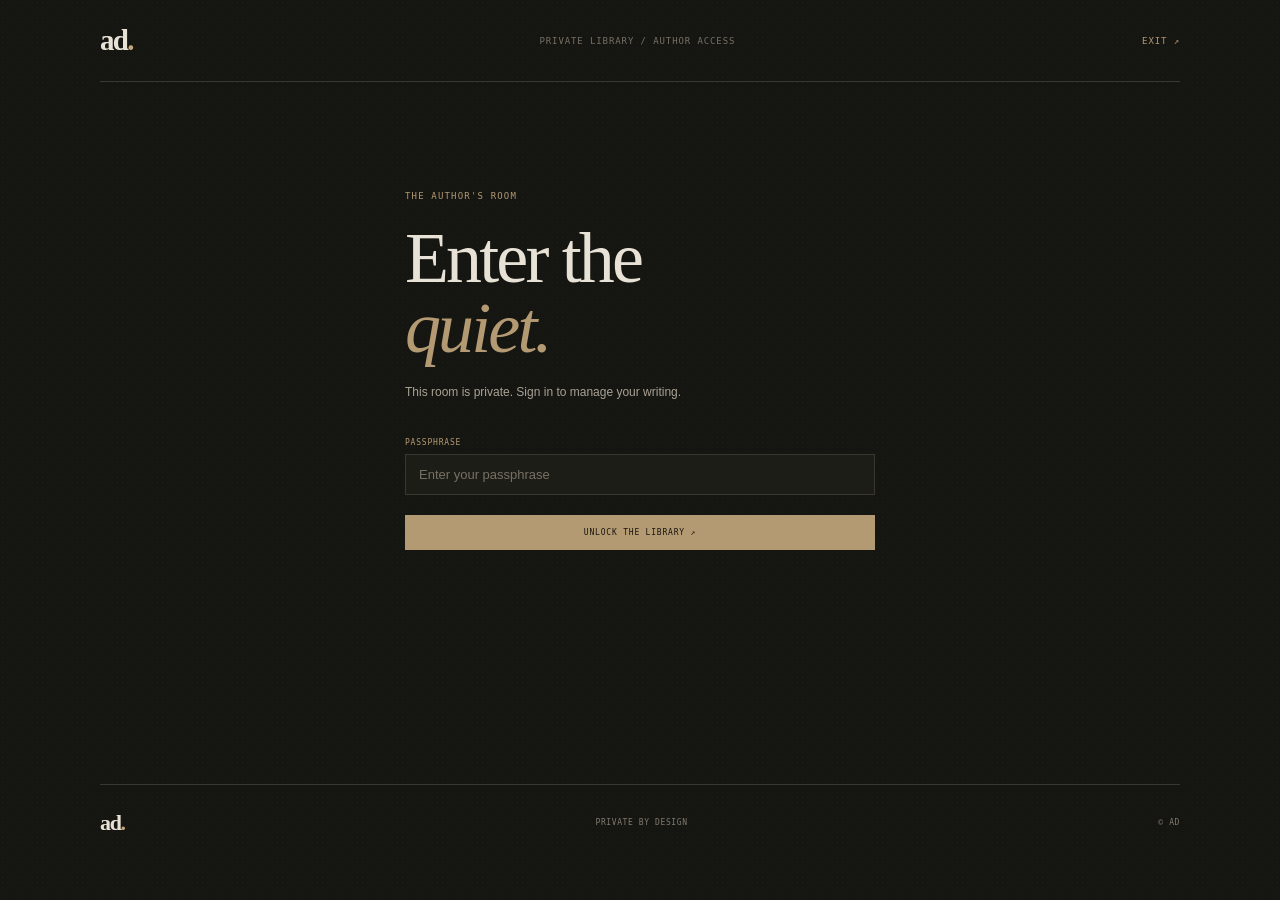
==== commit 93cc458f: "Set night theme metadata and refine author copy" ====
--- a/admin/index.html
+++ b/admin/index.html
@@ -1 +1 @@
-<!doctype html><html lang="en"><head><meta charset="utf-8"><meta name="viewport" content="width=device-width,initial-scale=1"><meta name="robots" content="noindex,nofollow"><meta name="theme-color" content="#f7f6f1"><title>Private Library — Ad</title><link rel="stylesheet" href="../css/styles.css?v=20261101a"><link rel="stylesheet" href="../css/admin.css?v=20261101a"><script src="../js/admin.js" defer></script></head><body><header class="header"><a class="brand" href="../index.html">ad<span>.</span></a><span class="admin-label">PRIVATE LIBRARY / AUTHOR ACCESS</span><a class="back-link" href="../index.html">EXIT ↗</a></header><main class="admin-wrap"><section id="login-panel" class="login-panel"><p class="micro">THE AUTHOR'S ROOM</p><h1>Enter the<br><i>quiet.</i></h1><p class="admin-copy">This room is private. Sign in to manage your writing.</p><form id="login-form"><label for="password">PASSPHRASE</label><input id="password" type="password" autocomplete="current-password" required maxlength="256" placeholder="Enter your passphrase"><button class="admin-button" type="submit">UNLOCK THE LIBRARY ↗</button><p id="login-error" class="notice" role="alert"></p></form></section><section id="workspace" hidden><div class="workspace-head"><div><p class="micro">THE AUTHOR'S ROOM</p><h1>Your <i>library.</i></h1></div><button id="logout" class="quiet-button">LOCK & EXIT ↗</button></div><div class="workspace-grid"><aside class="draft-list"><button id="new-entry" class="admin-button">+ NEW PIECE</button><h2>YOUR WRITING</h2><div id="entries-list"></div></aside><form id="editor" class="editor"><input type="hidden" id="entry-id"><label for="title">TITLE</label><input id="title" maxlength="180" required><label for="subtitle">SUBTITLE (OPTIONAL)</label><input id="subtitle" maxlength="240"><div class="two-fields"><div><label for="category">ROOM</label><select id="category"><option value="poetry">Poetry</option><option value="fiction">Fiction</option><option value="essays">Essays & ideas</option><option value="fragments">Fragments</option></select></div><div><label for="date">DATE</label><input id="date" type="date"></div></div><label for="excerpt">SHORT DESCRIPTION</label><input id="excerpt" maxlength="500"><label for="tags">TAGS</label><input id="tags" placeholder="memory, winter, solitude"><label for="body">THE WRITING</label><textarea id="body" maxlength="50000" rows="18" required></textarea><div class="editor-actions"><label class="publish-check"><input id="published" type="checkbox"> PUBLISH TO PUBLIC ARCHIVE</label><button class="admin-button" type="submit">SAVE PIECE ↗</button><button id="delete-entry" class="quiet-button danger" type="button" hidden>DELETE</button></div><p id="save-notice" class="notice" role="status"></p></form></div></section></main><footer class="footer wrap"><a class="brand" href="../index.html">ad<span>.</span></a><span>PRIVATE BY DESIGN</span><span>© AD</span></footer></body></html>+<!doctype html><html lang="en"><head><meta charset="utf-8"><meta name="viewport" content="width=device-width,initial-scale=1"><meta name="robots" content="noindex,nofollow"><meta name="theme-color" content="#151512"><title>Private Library — Ad</title><link rel="stylesheet" href="../css/styles.css?v=20261031night"><link rel="stylesheet" href="../css/admin.css?v=20261031night"><script src="../js/admin.js" defer></script></head><body><header class="header"><a class="brand" href="../index.html">ad<span>.</span></a><span class="admin-label">PRIVATE LIBRARY / AUTHOR ACCESS</span><a class="back-link" href="../index.html">EXIT ↗</a></header><main class="admin-wrap"><section id="login-panel" class="login-panel"><p class="micro">THE AUTHOR'S ROOM</p><h1>Enter the<br><i>quiet.</i></h1><p class="admin-copy">This room is private. Sign in to manage your writing.</p><form id="login-form"><label for="password">PASSPHRASE</label><input id="password" type="password" autocomplete="current-password" required maxlength="256" placeholder="Enter your passphrase"><button class="admin-button" type="submit">UNLOCK THE LIBRARY ↗</button><p id="login-error" class="notice" role="alert"></p></form></section><section id="workspace" hidden><div class="workspace-head"><div><p class="micro">THE AUTHOR'S ROOM</p><h1>Your <i>library.</i></h1></div><button id="logout" class="quiet-button">LOCK & EXIT ↗</button></div><div class="workspace-grid"><aside class="draft-list"><button id="new-entry" class="admin-button">+ NEW PIECE</button><h2>YOUR WRITING</h2><div id="entries-list"></div></aside><form id="editor" class="editor"><input type="hidden" id="entry-id"><label for="title">TITLE</label><input id="title" maxlength="180" required><label for="subtitle">SUBTITLE (OPTIONAL)</label><input id="subtitle" maxlength="240"><div class="two-fields"><div><label for="category">ROOM</label><select id="category"><option value="poetry">Poetry</option><option value="fiction">Fiction</option><option value="essays">Essays & ideas</option><option value="fragments">Fragments</option></select></div><div><label for="date">DATE</label><input id="date" type="date"></div></div><label for="excerpt">SHORT DESCRIPTION</label><input id="excerpt" maxlength="500"><label for="tags">TAGS</label><input id="tags" placeholder="memory, winter, solitude"><label for="body">THE WRITING</label><textarea id="body" maxlength="50000" rows="18" required></textarea><div class="editor-actions"><label class="publish-check"><input id="published" type="checkbox"> PUBLISH TO PUBLIC ARCHIVE</label><button class="admin-button" type="submit">SAVE PIECE ↗</button><button id="delete-entry" class="quiet-button danger" type="button" hidden>DELETE</button></div><p id="save-notice" class="notice" role="status"></p></form></div></section></main><footer class="footer wrap"><a class="brand" href="../index.html">ad<span>.</span></a><span>PRIVATE BY DESIGN</span><span>© AD</span></footer></body></html>
--- a/css/styles.css
+++ b/css/styles.css
@@ -133,3 +133,28 @@
 #article .entry-body{font-size:18px;line-height:2;color:#403a32}
 @media(max-width:800px){.collection-grid{grid-template-columns:repeat(2,minmax(0,1fr))}.book-stage{min-height:240px}.hero-grid{gap:28px}}
 @media(max-width:650px){.header{height:70px}.hero-grid{grid-template-columns:1fr;padding:58px 0 40px;gap:30px}.hero h1{font-size:clamp(52px,13vw,72px)}.hero-note{max-width:310px}.book-stage{min-height:225px;max-width:360px;margin:0 auto;width:100%}.book{width:112px;height:163px}.book.book-two{width:108px;height:155px;transform:translate(66px,17px) rotate(8deg)}.book.book-three{width:102px;height:146px;transform:translate(-61px,25px) rotate(-1deg)}.collection-grid{gap:9px}.collection-card{min-height:195px;padding:15px 13px}.collection-card h3{font-size:23px}.collection-card .collection-symbol{font-size:43px}.entry-card{padding:17px 10px}.entry-card h2{font-size:24px}}
+
+/* Night library: warm charcoal, parchment ink, and restrained brass */
+:root{color-scheme:dark;--bg:#151512;--paper:#1d1d18;--surface:#22221c;--ink:#e8e2d6;--muted:#aaa294;--faint:#777164;--line:#39372f;--accent:#b49a72;--accent-2:#c6a779}
+body{background-color:var(--bg);background-image:radial-gradient(#c6a7790b .7px,transparent .7px);color:var(--ink)}
+::selection{background:#65533b;color:#fff8e9}
+.skip:focus{background:var(--ink);color:#151512}
+.header{border-bottom-color:var(--line)}
+.brand{color:var(--ink)}.brand span,.dot{color:var(--accent-2)}
+nav a{color:#aaa294}nav a:hover,.text-link:hover{color:#e0c49a}
+.micro,.num,.text-link,.arrow{color:var(--accent)}
+.topline,.bottomline{color:#827b6e}
+.hero-note{border-left-color:#655a48}.hero-note p{color:#c4b9a7}.hero-note small{color:#928979}
+.statement{border-top-color:var(--line)}.statement-detail{color:var(--muted)}.byline{color:var(--accent)}
+.archive{border-top-color:var(--line)}
+.collection-card{background:#1d1d18;border-color:#494438;box-shadow:inset 0 0 0 1px #ffffff03}
+.collection-card:before{border-color:#353229}
+.collection-card:hover{background:#23221c;border-color:#8b7757;box-shadow:0 14px 28px #0005}
+.collection-card p{color:#aaa294}.collection-card .card-foot{color:#8f8779}
+.collection-card.poetry{--card-accent:#c18c80}.collection-card.fiction{--card-accent:#a9b08a}.collection-card.essays{--card-accent:#c6a779}.collection-card.fragments{--card-accent:#9baab0}
+.shelf-note{color:#8f8779}
+.intermission{background:#202019;border-color:var(--line)}.intermission p{color:#d1c7b7}.giant-mark{color:var(--accent)}
+.seal{border-color:#71654f;color:var(--accent)}
+.about-right p,.closing>p:not(.micro){color:var(--muted)}.signature{color:var(--accent)}
+.footer{border-top-color:var(--line);color:#827b6e}.footer .brand{color:var(--ink)}
+@media(max-width:700px){nav{background:#1d1d18;border-color:var(--line)}nav a{border-bottom-color:var(--line)}.menu{color:var(--muted)}}
--- a/css/admin.css
+++ b/css/admin.css
@@ -19,3 +19,10 @@
 .editor-actions .publish-check{display:flex;align-items:center;gap:8px;margin:0 auto 0 0;color:var(--muted)}
 .publish-check input{accent-color:var(--accent)}
 @media(max-width:750px){.admin-wrap{padding:48px 0 65px}.admin-label{display:none}.workspace-grid{grid-template-columns:1fr;gap:30px}.workspace-head{align-items:flex-start;gap:12px}.workspace-head h1{font-size:48px}.two-fields{grid-template-columns:1fr}.editor-actions .publish-check{width:100%}}
+
+:root{color-scheme:dark}
+.admin-wrap input:not([type=checkbox]),.admin-wrap select,.admin-wrap textarea{background:#1d1d18;color:var(--ink);border-color:var(--line)}
+.admin-wrap input::placeholder,.admin-wrap textarea::placeholder{color:var(--faint)}
+.admin-button,.quiet-button{background:var(--accent);border-color:var(--accent);color:#17150f}
+.quiet-button{background:transparent;color:var(--accent);border-color:var(--line)}
+.workspace-head,.draft-item{border-color:var(--line)}.draft-item{color:var(--ink)}
